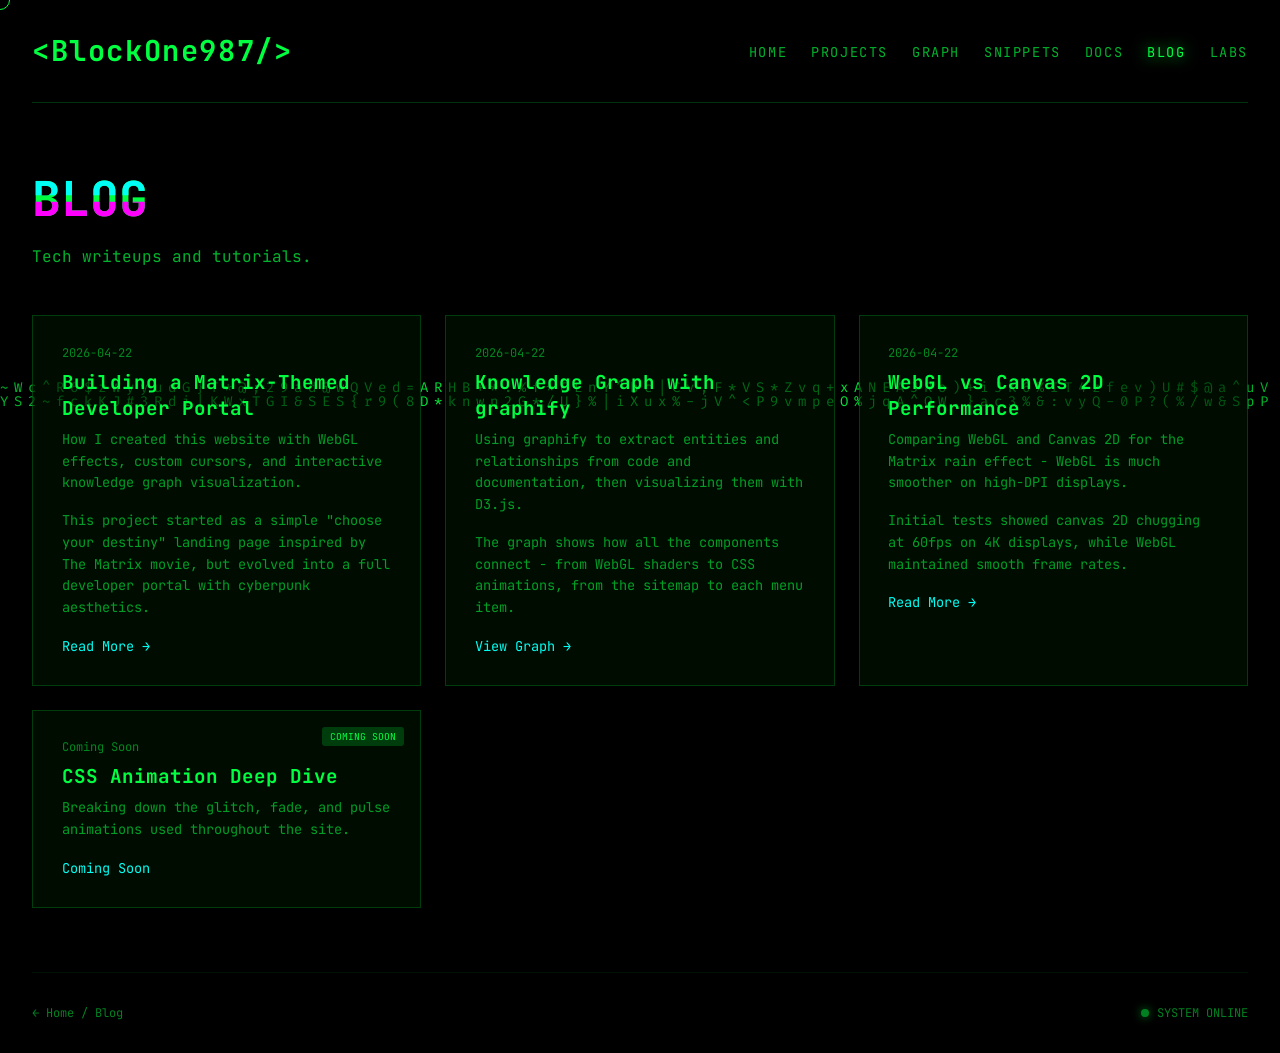
==== blog.html @ cae235f7 "feat(blog.html, contact.html): add blog and contact pages with matrix-themed design Added new `blog." ====
<!DOCTYPE html>
<html lang="en">
<head>
    <meta charset="UTF-8">
    <meta name="viewport" content="width=device-width, initial-scale=1.0">
    <title>Blog | BlockOne987</title>
    <link rel="preconnect" href="https://fonts.googleapis.com">
    <link rel="preconnect" href="https://fonts.gstatic.com" crossorigin>
    <link href="https://fonts.googleapis.com/css2?family=Fira+Code:wght@300;400;500;600;700&family=JetBrains+Mono:wght@400;500;700&display=swap" rel="stylesheet">
    <link rel="stylesheet" href="shared.css">
</head>
<body>
    <canvas id="matrix-canvas"></canvas>
    <div class="overlay"></div>
    <div class="scanlines"></div>
    <div class="custom-cursor" id="cursor"></div>

    <div class="container">
        <nav class="main-nav">
            <div class="logo"><a href="index.html">&lt;BlockOne987/&gt;</a></div>
            <ul class="nav-links">
                <li><a href="index.html">Home</a></li>
                <li><a href="projects.html">Projects</a></li>
                <li><a href="graphify-out/graph.html">Graph</a></li>
                <li><a href="snippets.html">Snippets</a></li>
                <li><a href="docs.html">Docs</a></li>
                <li><a href="blog.html" class="active">Blog</a></li>
                <li><a href="labs.html">Labs</a></li>
            </ul>
        </nav>

        <main>
            <div class="page-header">
                <h1><span class="glitch" data-text="BLOG">BLOG</span></h1>
                <p>Tech writeups and tutorials.</p>
            </div>

            <div class="blog-grid">
                <article class="blog-card">
                    <div class="date">2026-04-22</div>
                    <h3>Building a Matrix-Themed Developer Portal</h3>
                    <p>How I created this website with WebGL effects, custom cursors, and interactive knowledge graph visualization.</p>
                    <p>This project started as a simple "choose your destiny" landing page inspired by The Matrix movie, but evolved into a full developer portal with cyberpunk aesthetics.</p>
                    <a href="#" class="blog-link">Read More &rarr;</a>
                </article>

                <article class="blog-card">
                    <div class="date">2026-04-22</div>
                    <h3>Knowledge Graph with graphify</h3>
                    <p>Using graphify to extract entities and relationships from code and documentation, then visualizing them with D3.js.</p>
                    <p>The graph shows how all the components connect - from WebGL shaders to CSS animations, from the sitemap to each menu item.</p>
                    <a href="graphify-out/graph.html" class="blog-link">View Graph &rarr;</a>
                </article>

                <article class="blog-card">
                    <div class="date">2026-04-22</div>
                    <h3>WebGL vs Canvas 2D Performance</h3>
                    <p>Comparing WebGL and Canvas 2D for the Matrix rain effect - WebGL is much smoother on high-DPI displays.</p>
                    <p>Initial tests showed canvas 2D chugging at 60fps on 4K displays, while WebGL maintained smooth frame rates.</p>
                    <a href="#" class="blog-link">Read More &rarr;</a>
                </article>

                <article class="blog-card coming-soon">
                    <div class="date">Coming Soon</div>
                    <h3>CSS Animation Deep Dive</h3>
                    <p>Breaking down the glitch, fade, and pulse animations used throughout the site.</p>
                    <a href="#" class="blog-link">Coming Soon</a>
                </article>
            </div>
        </main>

        <footer>
            <div class="breadcrumbs">
                <a href="index.html">&larr; Home</a> / Blog
            </div>
            <div class="status">
                <span class="status-dot"></span>
                <span>SYSTEM ONLINE</span>
            </div>
        </footer>
    </div>

    <script src="shared.js"></script>
</body>
</html>
---- shared.css ----
/* BlockOne987 Shared Styles */

* {
    margin: 0;
    padding: 0;
    box-sizing: border-box;
}

:root {
    --matrix-green: #00ff41;
    --matrix-dark: #003b00;
    --matrix-light: #0d0208;
    --accent-cyan: #00fff5;
    --accent-pink: #ff00ff;
}

body {
    background: #000;
    overflow-x: hidden;
    font-family: 'JetBrains Mono', 'Fira Code', monospace;
    color: var(--matrix-green);
    cursor: crosshair;
    min-height: 100vh;
}

#matrix-canvas {
    position: fixed;
    top: 0;
    left: 0;
    z-index: 0;
}

.overlay {
    position: fixed;
    top: 0;
    left: 0;
    width: 100%;
    height: 100%;
    background: radial-gradient(ellipse at center, transparent 0%, rgba(0, 0, 0, 0.4) 100%);
    pointer-events: none;
    z-index: 1;
}

.scanlines {
    position: fixed;
    top: 0;
    left: 0;
    width: 100%;
    height: 100%;
    background: repeating-linear-gradient(
        0deg,
        rgba(0, 0, 0, 0.1) 0px,
        rgba(0, 0, 0, 0.1) 1px,
        transparent 1px,
        transparent 3px
    );
    pointer-events: none;
    z-index: 2;
    opacity: 0.3;
}

.container {
    position: relative;
    z-index: 10;
    min-height: 100vh;
    padding: 2rem;
    display: flex;
    flex-direction: column;
}

/* Navigation */
.main-nav {
    display: flex;
    justify-content: space-between;
    align-items: center;
    padding-bottom: 2rem;
    border-bottom: 1px solid rgba(0, 255, 65, 0.2);
    animation: slideDown 0.8s ease-out;
}

.logo {
    font-size: 1.8rem;
    font-weight: 700;
    letter-spacing: 0.1rem;
}

.logo a {
    color: var(--matrix-green);
    text-decoration: none;
}

.logo a:hover {
    text-shadow: 0 0 10px var(--matrix-green), 0 0 20px var(--matrix-green);
}

.nav-links {
    display: flex;
    gap: 1.5rem;
    list-style: none;
}

.nav-links a {
    color: var(--matrix-green);
    text-decoration: none;
    font-size: 0.85rem;
    letter-spacing: 0.1rem;
    text-transform: uppercase;
    opacity: 0.7;
    transition: all 0.3s ease;
    padding: 0.5rem 0;
}

.nav-links a:hover,
.nav-links a.active {
    opacity: 1;
    text-shadow: 0 0 15px var(--matrix-green);
}

/* Main content */
main {
    flex: 1;
    padding: 4rem 0;
}

.page-header {
    margin-bottom: 3rem;
}

.page-header h1 {
    font-size: clamp(2rem, 5vw, 3rem);
    font-weight: 700;
    margin-bottom: 1rem;
    position: relative;
}

.glitch {
    position: relative;
}

.glitch::before,
.glitch::after {
    content: attr(data-text);
    position: absolute;
    top: 0;
    left: 0;
    width: 100%;
    height: 100%;
}

.glitch::before {
    color: var(--accent-cyan);
    animation: glitch-1 0.3s infinite;
    clip-path: polygon(0 0, 100% 0, 100% 45%, 0 45%);
}

.glitch::after {
    color: var(--accent-pink);
    animation: glitch-2 0.3s infinite;
    clip-path: polygon(0 55%, 100% 55%, 100% 100%, 0 100%);
}

@keyframes glitch-1 {
    0%, 100% { transform: translate(0); }
    20% { transform: translate(-2px, 0); }
    40% { transform: translate(2px, 0); }
    60% { transform: translate(-1px, 0); }
    80% { transform: translate(1px, 0); }
}

@keyframes glitch-2 {
    0%, 100% { transform: translate(0); }
    20% { transform: translate(2px, 0); }
    40% { transform: translate(-2px, 0); }
    60% { transform: translate(1px, 0); }
    80% { transform: translate(-1px, 0); }
}

.page-header p {
    font-size: 1rem;
    opacity: 0.7;
}

/* Cards */
.card-grid,
.projects-grid,
.snippets-grid,
.docs-grid,
.blog-grid,
.labs-grid {
    display: grid;
    grid-template-columns: repeat(auto-fill, minmax(300px, 1fr));
    gap: 1.5rem;
}

.project-card,
.snippet-card,
.doc-card,
.blog-card,
.lab-card {
    background: rgba(0, 20, 0, 0.6);
    border: 1px solid rgba(0, 255, 65, 0.2);
    padding: 1.8rem;
    transition: all 0.4s cubic-bezier(0.175, 0.885, 0.32, 1.275);
    position: relative;
    overflow: hidden;
    animation: cardIn 0.6s ease-out forwards;
    opacity: 0;
    transform: translateY(30px);
}

.project-card:nth-child(1),
.snippet-card:nth-child(1),
.doc-card:nth-child(1),
.blog-card:nth-child(1),
.lab-card:nth-child(1) { animation-delay: 0.1s; }
.project-card:nth-child(2),
.snippet-card:nth-child(2),
.doc-card:nth-child(2),
.blog-card:nth-child(2),
.lab-card:nth-child(2) { animation-delay: 0.2s; }
.project-card:nth-child(3),
.snippet-card:nth-child(3),
.doc-card:nth-child(3),
.blog-card:nth-child(3),
.lab-card:nth-child(3) { animation-delay: 0.3s; }
.project-card:nth-child(4),
.snippet-card:nth-child(4),
.doc-card:nth-child(4),
.blog-card:nth-child(4),
.lab-card:nth-child(4) { animation-delay: 0.4s; }
.project-card:nth-child(5),
.snippet-card:nth-child(5),
.doc-card:nth-child(5),
.blog-card:nth-child(5),
.lab-card:nth-child(5) { animation-delay: 0.5s; }

@keyframes cardIn {
    to { opacity: 1; transform: translateY(0); }
}

.project-card:hover,
.snippet-card:hover,
.doc-card:hover,
.blog-card:hover,
.lab-card:hover {
    border-color: var(--matrix-green);
    box-shadow: 0 0 30px rgba(0, 255, 65, 0.2), inset 0 0 30px rgba(0, 255, 65, 0.05);
    transform: translateY(-5px);
}

.project-icon {
    font-size: 2rem;
    margin-bottom: 1rem;
}

.project-card h3,
.snippet-card h3,
.doc-card h3,
.blog-card h3,
.lab-card h3 {
    font-size: 1.2rem;
    margin-bottom: 0.5rem;
    color: var(--matrix-green);
}

.project-card p,
.snippet-card p,
.doc-card p,
.blog-card p,
.lab-card p {
    font-size: 0.85rem;
    opacity: 0.6;
    margin-bottom: 1rem;
    line-height: 1.6;
}

.project-meta {
    display: flex;
    gap: 0.5rem;
    flex-wrap: wrap;
    margin-bottom: 1rem;
}

.tag {
    background: rgba(0, 255, 65, 0.1);
    border: 1px solid rgba(0, 255, 65, 0.3);
    padding: 0.2rem 0.6rem;
    font-size: 0.7rem;
    border-radius: 3px;
    text-transform: uppercase;
}

.project-link,
.snippet-link,
.doc-link,
.blog-link,
.lab-link {
    color: var(--accent-cyan);
    text-decoration: none;
    font-size: 0.85rem;
    transition: all 0.3s;
}

.project-link:hover,
.snippet-link:hover,
.doc-link:hover,
.blog-link:hover,
.lab-link:hover {
    text-shadow: 0 0 10px var(--accent-cyan);
}

/* Code blocks */
.code-block {
    background: rgba(0, 10, 0, 0.8);
    border: 1px solid rgba(0, 255, 65, 0.3);
    padding: 1rem;
    margin: 1rem 0;
    font-family: 'Fira Code', monospace;
    font-size: 0.8rem;
    overflow-x: auto;
}

.code-block pre {
    margin: 0;
    white-space: pre-wrap;
    word-wrap: break-word;
}

/* Coming soon */
.coming-soon {
    opacity: 0.5;
}

.coming-soon::after {
    content: 'COMING SOON';
    position: absolute;
    top: 1rem;
    right: 1rem;
    background: rgba(0, 255, 65, 0.2);
    padding: 0.2rem 0.5rem;
    font-size: 0.6rem;
    border-radius: 3px;
}

/* Footer */
footer {
    margin-top: auto;
    padding-top: 2rem;
    border-top: 1px solid rgba(0, 255, 65, 0.15);
    display: flex;
    justify-content: space-between;
    align-items: center;
    font-size: 0.75rem;
    opacity: 0.5;
}

.breadcrumbs a {
    color: var(--matrix-green);
    text-decoration: none;
}

.breadcrumbs a:hover {
    text-shadow: 0 0 10px var(--matrix-green);
}

.status {
    display: flex;
    align-items: center;
    gap: 0.5rem;
}

.status-dot {
    width: 8px;
    height: 8px;
    background: var(--matrix-green);
    border-radius: 50%;
    animation: pulse 2s infinite;
    box-shadow: 0 0 10px var(--matrix-green);
}

@keyframes pulse {
    0%, 100% { opacity: 1; transform: scale(1); }
    50% { opacity: 0.5; transform: scale(0.8); }
}

/* Custom cursor */
.custom-cursor {
    position: fixed;
    width: 20px;
    height: 20px;
    border: 1px solid var(--matrix-green);
    border-radius: 50%;
    pointer-events: none;
    z-index: 9999;
    transform: translate(-50%, -50%);
    transition: transform 0.1s, width 0.3s, height 0.3s;
    mix-blend-mode: difference;
}

.custom-cursor.hover {
    width: 50px;
    height: 50px;
    border-color: var(--accent-cyan);
}

/* Forms */
.form-group {
    margin-bottom: 1.5rem;
}

.form-group label {
    display: block;
    margin-bottom: 0.5rem;
    font-size: 0.85rem;
    opacity: 0.8;
}

.form-group input,
.form-group textarea {
    width: 100%;
    background: rgba(0, 20, 0, 0.8);
    border: 1px solid rgba(0, 255, 65, 0.3);
    padding: 1rem;
    color: var(--matrix-green);
    font-family: 'JetBrains Mono', monospace;
    font-size: 1rem;
    transition: all 0.3s;
}

.form-group input:focus,
.form-group textarea:focus {
    outline: none;
    border-color: var(--matrix-green);
    box-shadow: 0 0 20px rgba(0, 255, 65, 0.3);
}

.btn-submit {
    background: rgba(0, 255, 65, 0.2);
    border: 2px solid var(--matrix-green);
    color: var(--matrix-green);
    padding: 1rem 2rem;
    font-family: 'JetBrains Mono', monospace;
    font-size: 1rem;
    cursor: pointer;
    transition: all 0.3s;
    text-transform: uppercase;
    letter-spacing: 0.1rem;
}

.btn-submit:hover {
    background: var(--matrix-green);
    color: #000;
    box-shadow: 0 0 30px rgba(0, 255, 65, 0.5);
}

/* Date */
.date {
    font-size: 0.75rem;
    opacity: 0.5;
    margin-bottom: 0.5rem;
}

/* Labs */
.lab-status {
    display: inline-block;
    padding: 0.2rem 0.5rem;
    font-size: 0.7rem;
    border-radius: 3px;
    margin-left: 0.5rem;
}

.lab-status.experimental {
    background: rgba(255, 0, 255, 0.2);
    border: 1px solid var(--accent-pink);
    color: var(--accent-pink);
}

.lab-status.stable {
    background: rgba(0, 255, 65, 0.2);
    border: 1px solid var(--matrix-green);
}

/* Responsive */
@media (max-width: 768px) {
    .main-nav {
        flex-direction: column;
        gap: 1rem;
    }

    .nav-links {
        flex-wrap: wrap;
        justify-content: center;
        gap: 1rem;
    }

    .page-header h1 {
        font-size: 1.8rem;
    }

    .projects-grid,
    .snippets-grid,
    .docs-grid,
    .blog-grid,
    .labs-grid {
        grid-template-columns: 1fr;
    }

    footer {
        flex-direction: column;
        gap: 1rem;
        text-align: center;
    }
}
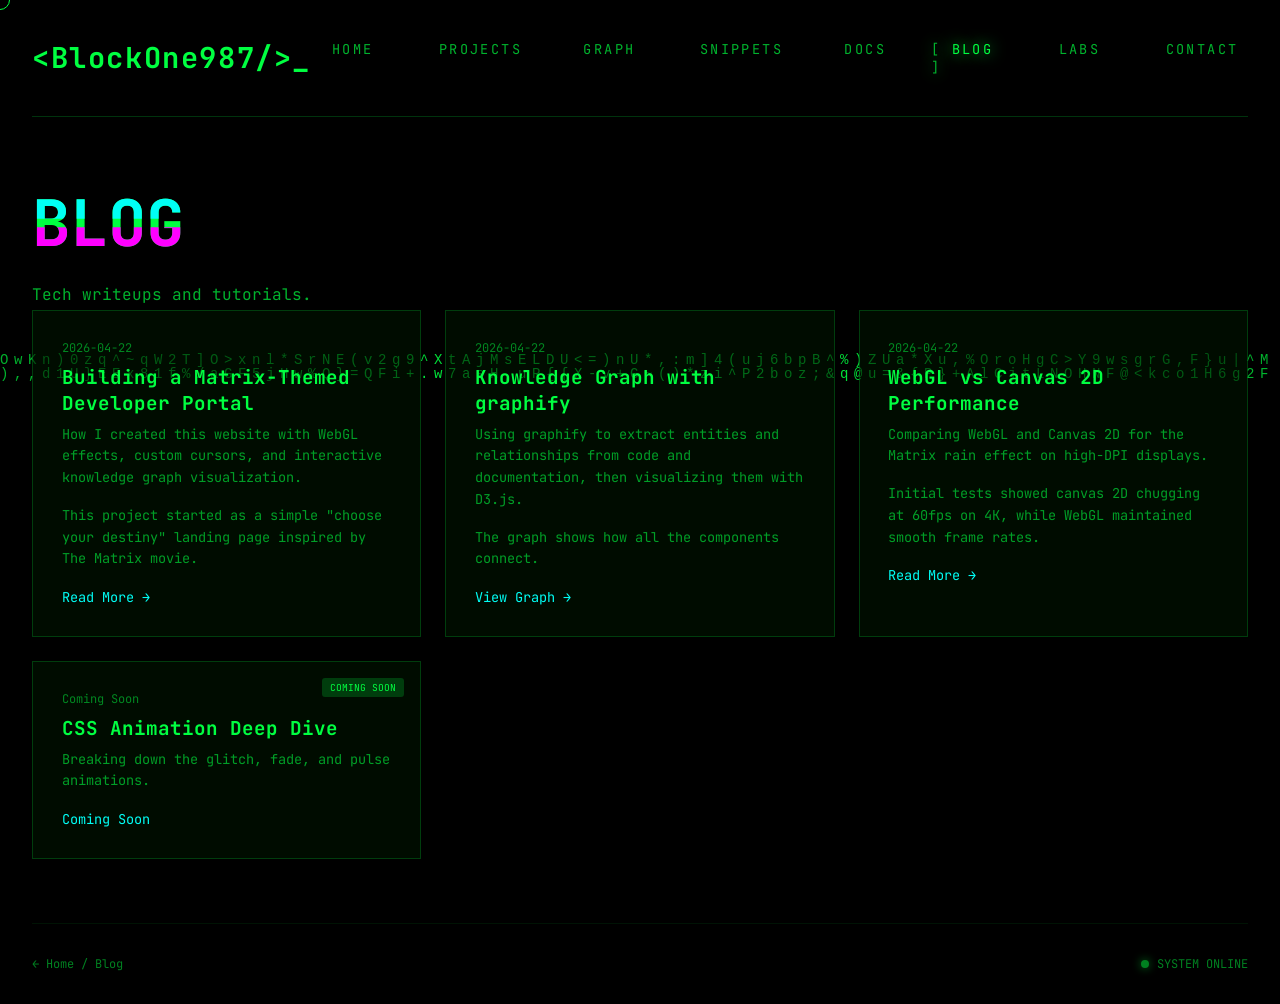
==== commit 57729496: "Refactor blog.html with custom CSS for a new design - Replace external stylesheet `shared.css` with " ====
--- a/blog.html
+++ b/blog.html
@@ -7,79 +7,130 @@
     <link rel="preconnect" href="https://fonts.googleapis.com">
     <link rel="preconnect" href="https://fonts.gstatic.com" crossorigin>
     <link href="https://fonts.googleapis.com/css2?family=Fira+Code:wght@300;400;500;600;700&family=JetBrains+Mono:wght@400;500;700&display=swap" rel="stylesheet">
-    <link rel="stylesheet" href="shared.css">
+    <style>
+        * { margin: 0; padding: 0; box-sizing: border-box; }
+        :root { --matrix-green: #00ff41; --accent-cyan: #00fff5; --accent-pink: #ff00ff; }
+        body { background: #000; overflow-x: hidden; font-family: 'JetBrains Mono', 'Fira Code', monospace; color: var(--matrix-green); cursor: crosshair; }
+        #canvas { position: fixed; top: 0; left: 0; z-index: 0; }
+        .overlay { position: fixed; top: 0; left: 0; width: 100%; height: 100%; background: radial-gradient(ellipse at center, transparent 0%, rgba(0, 0, 0, 0.4) 100%); pointer-events: none; z-index: 1; }
+        .scanlines { position: fixed; top: 0; left: 0; width: 100%; height: 100%; background: repeating-linear-gradient(0deg, rgba(0, 0, 0, 0.1) 0px, rgba(0, 0, 0, 0.1) 1px, transparent 1px, transparent 3px); pointer-events: none; z-index: 2; opacity: 0.3; }
+        .container { position: relative; z-index: 10; min-height: 100vh; padding: 2rem; display: flex; flex-direction: column; }
+        header { display: flex; justify-content: space-between; align-items: center; padding-bottom: 2rem; border-bottom: 1px solid rgba(0, 255, 65, 0.2); animation: slideDown 0.8s ease-out; }
+        @keyframes slideDown { from { transform: translateY(-100px); opacity: 0; } to { transform: translateY(0); opacity: 1; } }
+        .logo { font-size: 1.8rem; font-weight: 700; letter-spacing: 0.1rem; }
+        .logo a { color: var(--matrix-green); text-decoration: none; }
+        .logo a:hover { text-shadow: 0 0 10px var(--matrix-green), 0 0 20px var(--matrix-green); }
+        .logo::after { content: '_'; animation: blink 1s infinite; }
+        @keyframes blink { 0%, 50% { opacity: 1; } 51%, 100% { opacity: 0; } }
+        nav { display: flex; gap: 2rem; }
+        nav a { color: var(--matrix-green); text-decoration: none; font-size: 0.85rem; letter-spacing: 0.15rem; text-transform: uppercase; padding: 0.5rem 0; transition: all 0.3s; opacity: 0.7; }
+        nav a:hover, nav a.active { opacity: 1; text-shadow: 0 0 15px var(--matrix-green); }
+        nav a::before { content: '[ '; opacity: 0; }
+        nav a::after { content: ' ]'; opacity: 0; }
+        nav a:hover::before, nav a:hover::after, nav a.active::before, nav a.active::after { opacity: 0.7; }
+        main { flex: 1; display: flex; flex-direction: column; justify-content: center; padding: 4rem 0; }
+        .hero h1 { font-size: clamp(2rem, 5vw, 4rem); font-weight: 700; margin-bottom: 1rem; }
+        .hero h1 .glitch { position: relative; animation: glitch 2s infinite; }
+        .hero h1 .glitch::before, .hero h1 .glitch::after { content: attr(data-text); position: absolute; top: 0; left: 0; width: 100%; height: 100%; }
+        .hero h1 .glitch::before { color: var(--accent-cyan); animation: glitch-1 0.3s infinite; clip-path: polygon(0 0, 100% 0, 100% 45%, 0 45%); }
+        .hero h1 .glitch::after { color: var(--accent-pink); animation: glitch-2 0.3s infinite; clip-path: polygon(0 55%, 100% 55%, 100% 100%, 0 100%); }
+        @keyframes glitch { 0%, 90%, 100% { transform: translate(0); } }
+        .hero p { font-size: 1rem; opacity: 0.7; max-width: 500px; line-height: 1.8; animation: fadeIn 1s ease-out 0.3s both; }
+        @keyframes fadeIn { from { opacity: 0; transform: translateY(20px); } to { opacity: 0.7; transform: translateY(0); } }
+        .card-grid { display: grid; grid-template-columns: repeat(auto-fill, minmax(300px, 1fr)); gap: 1.5rem; }
+        .card { background: rgba(0, 20,0,0.6); border: 1px solid rgba(0,255,65,0.2); padding: 1.8rem; transition: all 0.4s; position: relative; overflow: hidden; opacity: 0; transform: translateY(30px); animation: cardIn 0.6s ease-out forwards; }
+        .card:nth-child(1) { animation-delay: 0.1s; }
+        .card:nth-child(2) { animation-delay: 0.2s; }
+        .card:nth-child(3) { animation-delay: 0.3s; }
+        .card:nth-child(4) { animation-delay: 0.4s; }
+        @keyframes cardIn { to { opacity: 1; transform: translateY(0); } }
+        .card:hover { border-color: var(--matrix-green); box-shadow: 0 0 30px rgba(0,255,65,0.2); transform: translateY(-5px); }
+        .card .date { font-size: 0.75rem; opacity: 0.5; margin-bottom: 0.5rem; }
+        .card h3 { font-size: 1.2rem; margin-bottom: 0.5rem; color: var(--matrix-green); }
+        .card p { font-size: 0.85rem; opacity: 0.6; margin-bottom: 1rem; line-height: 1.6; }
+        .card-link { color: var(--accent-cyan); text-decoration: none; font-size: 0.85rem; }
+        .card-link:hover { text-shadow: 0 0 10px var(--accent-cyan); }
+        .coming-soon { opacity: 0.5; }
+        .coming-soon::after { content: 'COMING SOON'; position: absolute; top: 1rem; right: 1rem; background: rgba(0,255,65,0.2); padding: 0.2rem 0.5rem; font-size: 0.6rem; border-radius: 3px; }
+        footer { margin-top: auto; padding-top: 2rem; border-top: 1px solid rgba(0,255,65,0.15); display: flex; justify-content: space-between; align-items: center; font-size: 0.75rem; opacity: 0.5; }
+        .breadcrumbs a { color: var(--matrix-green); text-decoration: none; }
+        .status { display: flex; align-items: center; gap: 0.5rem; }
+        .status-dot { width: 8px; height: 8px; background: var(--matrix-green); border-radius: 50%; animation: pulse 2s infinite; box-shadow: 0 0 10px var(--matrix-green); }
+        @keyframes pulse { 0%, 100% { opacity: 1; transform: scale(1); } 50% { opacity: 0.5; transform: scale(0.8); } }
+        .custom-cursor { position: fixed; width: 20px; height: 20px; border: 1px solid var(--matrix-green); border-radius: 50%; pointer-events: none; z-index: 9999; transform: translate(-50%, -50%); mix-blend-mode: difference; }
+        .custom-cursor.hover { width: 50px; height: 50px; border-color: var(--accent-cyan); }
+        @media (max-width: 768px) { header { flex-direction: column; gap: 1rem; } nav { flex-wrap: wrap; gap: 1rem; } .card-grid { grid-template-columns: 1fr; } footer { flex-direction: column; gap: 1rem; } }
+    </style>
 </head>
 <body>
-    <canvas id="matrix-canvas"></canvas>
+    <canvas id="canvas"></canvas>
     <div class="overlay"></div>
     <div class="scanlines"></div>
     <div class="custom-cursor" id="cursor"></div>
-
     <div class="container">
-        <nav class="main-nav">
+        <header>
             <div class="logo"><a href="index.html">&lt;BlockOne987/&gt;</a></div>
-            <ul class="nav-links">
-                <li><a href="index.html">Home</a></li>
-                <li><a href="projects.html">Projects</a></li>
-                <li><a href="graphify-out/graph.html">Graph</a></li>
-                <li><a href="snippets.html">Snippets</a></li>
-                <li><a href="docs.html">Docs</a></li>
-                <li><a href="blog.html" class="active">Blog</a></li>
-                <li><a href="labs.html">Labs</a></li>
-            </ul>
-        </nav>
-
+            <nav>
+                <a href="index.html">Home</a>
+                <a href="projects.html">Projects</a>
+                <a href="graphify-out/graph.html">Graph</a>
+                <a href="snippets.html">Snippets</a>
+                <a href="docs.html">Docs</a>
+                <a href="blog.html" class="active">Blog</a>
+                <a href="labs.html">Labs</a>
+                <a href="contact.html">Contact</a>
+            </nav>
+        </header>
         <main>
-            <div class="page-header">
+            <div class="hero">
                 <h1><span class="glitch" data-text="BLOG">BLOG</span></h1>
                 <p>Tech writeups and tutorials.</p>
             </div>
-
-            <div class="blog-grid">
-                <article class="blog-card">
+            <div class="card-grid">
+                <div class="card">
                     <div class="date">2026-04-22</div>
                     <h3>Building a Matrix-Themed Developer Portal</h3>
                     <p>How I created this website with WebGL effects, custom cursors, and interactive knowledge graph visualization.</p>
-                    <p>This project started as a simple "choose your destiny" landing page inspired by The Matrix movie, but evolved into a full developer portal with cyberpunk aesthetics.</p>
-                    <a href="#" class="blog-link">Read More &rarr;</a>
-                </article>
-
-                <article class="blog-card">
+                    <p>This project started as a simple "choose your destiny" landing page inspired by The Matrix movie.</p>
+                    <a href="#" class="card-link">Read More &rarr;</a>
+                </div>
+                <div class="card">
                     <div class="date">2026-04-22</div>
                     <h3>Knowledge Graph with graphify</h3>
                     <p>Using graphify to extract entities and relationships from code and documentation, then visualizing them with D3.js.</p>
-                    <p>The graph shows how all the components connect - from WebGL shaders to CSS animations, from the sitemap to each menu item.</p>
-                    <a href="graphify-out/graph.html" class="blog-link">View Graph &rarr;</a>
-                </article>
-
-                <article class="blog-card">
+                    <p>The graph shows how all the components connect.</p>
+                    <a href="graphify-out/graph.html" class="card-link">View Graph &rarr;</a>
+                </div>
+                <div class="card">
                     <div class="date">2026-04-22</div>
                     <h3>WebGL vs Canvas 2D Performance</h3>
-                    <p>Comparing WebGL and Canvas 2D for the Matrix rain effect - WebGL is much smoother on high-DPI displays.</p>
-                    <p>Initial tests showed canvas 2D chugging at 60fps on 4K displays, while WebGL maintained smooth frame rates.</p>
-                    <a href="#" class="blog-link">Read More &rarr;</a>
-                </article>
-
-                <article class="blog-card coming-soon">
+                    <p>Comparing WebGL and Canvas 2D for the Matrix rain effect on high-DPI displays.</p>
+                    <p>Initial tests showed canvas 2D chugging at 60fps on 4K, while WebGL maintained smooth frame rates.</p>
+                    <a href="#" class="card-link">Read More &rarr;</a>
+                </div>
+                <div class="card coming-soon">
                     <div class="date">Coming Soon</div>
                     <h3>CSS Animation Deep Dive</h3>
-                    <p>Breaking down the glitch, fade, and pulse animations used throughout the site.</p>
-                    <a href="#" class="blog-link">Coming Soon</a>
-                </article>
+                    <p>Breaking down the glitch, fade, and pulse animations.</p>
+                    <a href="#" class="card-link">Coming Soon</a>
+                </div>
             </div>
         </main>
-
         <footer>
-            <div class="breadcrumbs">
-                <a href="index.html">&larr; Home</a> / Blog
-            </div>
-            <div class="status">
-                <span class="status-dot"></span>
-                <span>SYSTEM ONLINE</span>
-            </div>
+            <div class="breadcrumbs"><a href="index.html">&larr; Home</a> / Blog</div>
+            <div class="status"><span class="status-dot"></span><span>SYSTEM ONLINE</span></div>
         </footer>
     </div>
-
-    <script src="shared.js"></script>
+    <script>
+        const canvas = document.getElementById('canvas'), ctx = canvas.getContext('2d');
+        canvas.width = window.innerWidth; canvas.height = window.innerHeight;
+        const chars = 'ABCDEFGHIJKLMNOPQRSTUVWXYZabcdefghijklmnopqrstuvwxyz0123456789@#$%^&*()*&^%+-=[]{}|;:,.<>?/~';
+        const charArray = chars.split(''), fontSize = 14, drops = Array(Math.floor(canvas.width / fontSize)).fill(1);
+        function draw() { ctx.fillStyle = 'rgba(0,0,0,0.03)'; ctx.fillRect(0, 0, canvas.width, canvas.height); ctx.fillStyle = '#00ff41'; ctx.font = fontSize + 'px monospace'; for (let i = 0; i < drops.length; i++) { ctx.fillText(charArray[Math.floor(Math.random() * charArray.length)], i * fontSize, drops[i] * fontSize); if (drops[i] * fontSize > canvas.height && Math.random() > 0.975) drops[i] = 0; drops[i]++; } }
+        setInterval(draw, 50); window.addEventListener('resize', () => { canvas.width = window.innerWidth; canvas.height = window.innerHeight; });
+        const cursor = document.getElementById('cursor');
+        document.addEventListener('mousemove', e => { cursor.style.left = e.clientX + 'px'; cursor.style.top = e.clientY + 'px'; });
+        document.querySelectorAll('a, .card').forEach(el => { el.addEventListener('mouseenter', () => cursor.classList.add('hover')); el.addEventListener('mouseleave', () => cursor.classList.remove('hover')); });
+    </script>
 </body>
 </html>
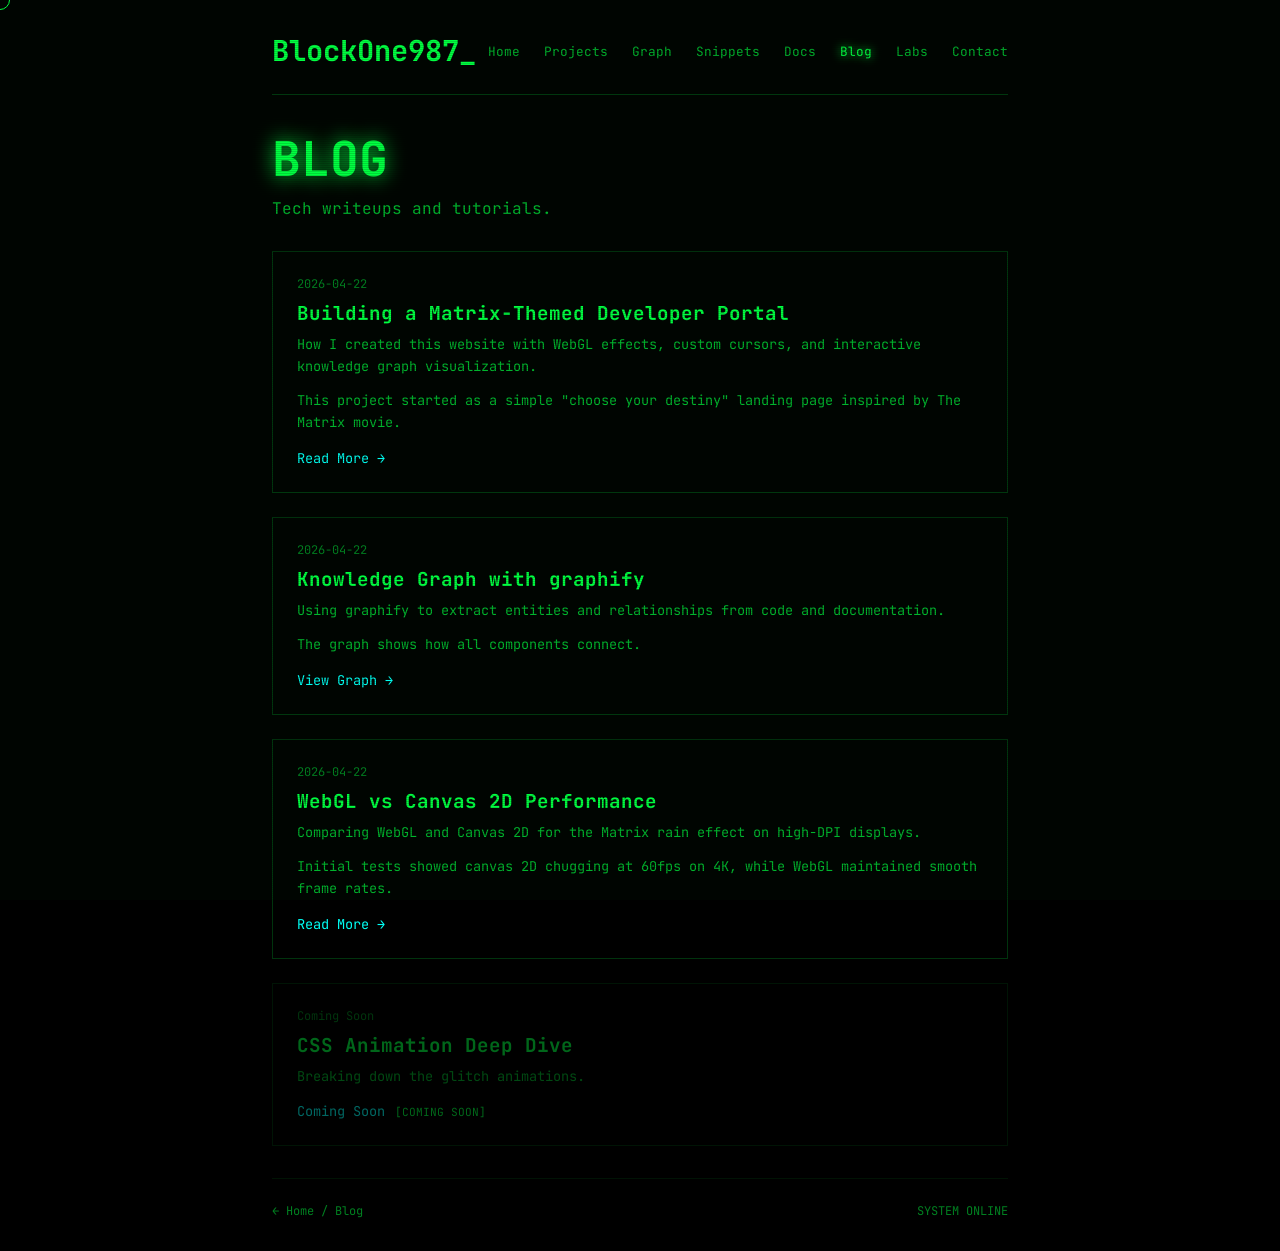
==== commit 8b1d5adb: "Refactor blog styles for better CRT effect and responsiveness" ====
--- a/blog.html
+++ b/blog.html
@@ -10,66 +10,61 @@
     <style>
         * { margin: 0; padding: 0; box-sizing: border-box; }
         :root { --matrix-green: #00ff41; --accent-cyan: #00fff5; --accent-pink: #ff00ff; }
-        body { background: #000; overflow-x: hidden; font-family: 'JetBrains Mono', 'Fira Code', monospace; color: var(--matrix-green); cursor: crosshair; }
-        #canvas { position: fixed; top: 0; left: 0; z-index: 0; }
-        .overlay { position: fixed; top: 0; left: 0; width: 100%; height: 100%; background: radial-gradient(ellipse at center, transparent 0%, rgba(0, 0, 0, 0.4) 100%); pointer-events: none; z-index: 1; }
-        .scanlines { position: fixed; top: 0; left: 0; width: 100%; height: 100%; background: repeating-linear-gradient(0deg, rgba(0, 0, 0, 0.1) 0px, rgba(0, 0, 0, 0.1) 1px, transparent 1px, transparent 3px); pointer-events: none; z-index: 2; opacity: 0.3; }
-        .container { position: relative; z-index: 10; min-height: 100vh; padding: 2rem; display: flex; flex-direction: column; }
-        header { display: flex; justify-content: space-between; align-items: center; padding-bottom: 2rem; border-bottom: 1px solid rgba(0, 255, 65, 0.2); animation: slideDown 0.8s ease-out; }
-        @keyframes slideDown { from { transform: translateY(-100px); opacity: 0; } to { transform: translateY(0); opacity: 1; } }
-        .logo { font-size: 1.8rem; font-weight: 700; letter-spacing: 0.1rem; }
+        body { background: #000; font-family: 'JetBrains Mono', monospace; color: var(--matrix-green); overflow-x: hidden; }
+        
+        .crt-overlay {
+            position: fixed; top: 0; left: 0; width: 100%; height: 100%;
+            background: repeating-linear-gradient(0deg, rgba(0,0,0,0.15) 0px, rgba(0,0,0,0.15) 1px, transparent 1px, transparent 2px);
+            pointer-events: none; z-index: 100;
+        }
+        .screen-flicker {
+            position: fixed; top: 0; left: 0; width: 100%; height: 100%;
+            background: rgba(0,255,65,0.02); pointer-events: none; z-index: 101;
+            animation: flicker 0.15s infinite;
+        }
+        @keyframes flicker { 0% { opacity: 0.97; } 50% { opacity: 1; } 100% { opacity: 0.98; } }
+        
+        .container { position: relative; z-index: 10; min-height: 100vh; padding: 2rem; max-width: 800px; margin: 0 auto; }
+        header { display: flex; justify-content: space-between; align-items: center; padding-bottom: 1.5rem; border-bottom: 1px solid rgba(0,255,65,0.2); }
+        .logo { font-size: 1.8rem; font-weight: 700; }
         .logo a { color: var(--matrix-green); text-decoration: none; }
-        .logo a:hover { text-shadow: 0 0 10px var(--matrix-green), 0 0 20px var(--matrix-green); }
         .logo::after { content: '_'; animation: blink 1s infinite; }
-        @keyframes blink { 0%, 50% { opacity: 1; } 51%, 100% { opacity: 0; } }
-        nav { display: flex; gap: 2rem; }
-        nav a { color: var(--matrix-green); text-decoration: none; font-size: 0.85rem; letter-spacing: 0.15rem; text-transform: uppercase; padding: 0.5rem 0; transition: all 0.3s; opacity: 0.7; }
-        nav a:hover, nav a.active { opacity: 1; text-shadow: 0 0 15px var(--matrix-green); }
-        nav a::before { content: '[ '; opacity: 0; }
-        nav a::after { content: ' ]'; opacity: 0; }
-        nav a:hover::before, nav a:hover::after, nav a.active::before, nav a.active::after { opacity: 0.7; }
-        main { flex: 1; display: flex; flex-direction: column; justify-content: center; padding: 4rem 0; }
-        .hero h1 { font-size: clamp(2rem, 5vw, 4rem); font-weight: 700; margin-bottom: 1rem; }
-        .hero h1 .glitch { position: relative; animation: glitch 2s infinite; }
-        .hero h1 .glitch::before, .hero h1 .glitch::after { content: attr(data-text); position: absolute; top: 0; left: 0; width: 100%; height: 100%; }
-        .hero h1 .glitch::before { color: var(--accent-cyan); animation: glitch-1 0.3s infinite; clip-path: polygon(0 0, 100% 0, 100% 45%, 0 45%); }
-        .hero h1 .glitch::after { color: var(--accent-pink); animation: glitch-2 0.3s infinite; clip-path: polygon(0 55%, 100% 55%, 100% 100%, 0 100%); }
-        @keyframes glitch { 0%, 90%, 100% { transform: translate(0); } }
-        .hero p { font-size: 1rem; opacity: 0.7; max-width: 500px; line-height: 1.8; animation: fadeIn 1s ease-out 0.3s both; }
-        @keyframes fadeIn { from { opacity: 0; transform: translateY(20px); } to { opacity: 0.7; transform: translateY(0); } }
-        .card-grid { display: grid; grid-template-columns: repeat(auto-fill, minmax(300px, 1fr)); gap: 1.5rem; }
-        .card { background: rgba(0, 20,0,0.6); border: 1px solid rgba(0,255,65,0.2); padding: 1.8rem; transition: all 0.4s; position: relative; overflow: hidden; opacity: 0; transform: translateY(30px); animation: cardIn 0.6s ease-out forwards; }
-        .card:nth-child(1) { animation-delay: 0.1s; }
-        .card:nth-child(2) { animation-delay: 0.2s; }
-        .card:nth-child(3) { animation-delay: 0.3s; }
-        .card:nth-child(4) { animation-delay: 0.4s; }
-        @keyframes cardIn { to { opacity: 1; transform: translateY(0); } }
-        .card:hover { border-color: var(--matrix-green); box-shadow: 0 0 30px rgba(0,255,65,0.2); transform: translateY(-5px); }
-        .card .date { font-size: 0.75rem; opacity: 0.5; margin-bottom: 0.5rem; }
-        .card h3 { font-size: 1.2rem; margin-bottom: 0.5rem; color: var(--matrix-green); }
-        .card p { font-size: 0.85rem; opacity: 0.6; margin-bottom: 1rem; line-height: 1.6; }
-        .card-link { color: var(--accent-cyan); text-decoration: none; font-size: 0.85rem; }
-        .card-link:hover { text-shadow: 0 0 10px var(--accent-cyan); }
-        .coming-soon { opacity: 0.5; }
-        .coming-soon::after { content: 'COMING SOON'; position: absolute; top: 1rem; right: 1rem; background: rgba(0,255,65,0.2); padding: 0.2rem 0.5rem; font-size: 0.6rem; border-radius: 3px; }
-        footer { margin-top: auto; padding-top: 2rem; border-top: 1px solid rgba(0,255,65,0.15); display: flex; justify-content: space-between; align-items: center; font-size: 0.75rem; opacity: 0.5; }
-        .breadcrumbs a { color: var(--matrix-green); text-decoration: none; }
-        .status { display: flex; align-items: center; gap: 0.5rem; }
-        .status-dot { width: 8px; height: 8px; background: var(--matrix-green); border-radius: 50%; animation: pulse 2s infinite; box-shadow: 0 0 10px var(--matrix-green); }
-        @keyframes pulse { 0%, 100% { opacity: 1; transform: scale(1); } 50% { opacity: 0.5; transform: scale(0.8); } }
-        .custom-cursor { position: fixed; width: 20px; height: 20px; border: 1px solid var(--matrix-green); border-radius: 50%; pointer-events: none; z-index: 9999; transform: translate(-50%, -50%); mix-blend-mode: difference; }
-        .custom-cursor.hover { width: 50px; height: 50px; border-color: var(--accent-cyan); }
-        @media (max-width: 768px) { header { flex-direction: column; gap: 1rem; } nav { flex-wrap: wrap; gap: 1rem; } .card-grid { grid-template-columns: 1fr; } footer { flex-direction: column; gap: 1rem; } }
+        @keyframes blink { 0%,50% { opacity: 1; } 51%,100% { opacity: 0; } }
+        nav { display: flex; gap: 1.5rem; }
+        nav a { color: var(--matrix-green); text-decoration: none; font-size: 0.8rem; opacity: 0.7; }
+        nav a:hover, nav a.active { opacity: 1; text-shadow: 0 0 10px var(--matrix-green); }
+        
+        main { padding: 2rem 0; }
+        .hero h1 { font-size: 3rem; margin-bottom: 0.5rem; text-shadow: 0 0 20px var(--matrix-green); }
+        .hero p { opacity: 0.7; margin-bottom: 2rem; }
+        
+        .blog-list { display: flex; flex-direction: column; gap: 1.5rem; }
+        .blog-post { border: 1px solid rgba(0,255,65,0.2); padding: 1.5rem; transition: all 0.3s; }
+        .blog-post:hover { border-color: var(--matrix-green); background: rgba(0,255,65,0.03); box-shadow: 0 0 15px rgba(0,255,65,0.2); }
+        .post-date { font-size: 0.75rem; opacity: 0.5; margin-bottom: 0.5rem; }
+        .blog-post h3 { font-size: 1.2rem; margin-bottom: 0.5rem; }
+        .blog-post p { font-size: 0.85rem; opacity: 0.7; line-height: 1.6; margin-bottom: 0.8rem; }
+        .blog-post a { color: var(--accent-cyan); text-decoration: none; font-size: 0.85rem; }
+        .blog-post a:hover { text-shadow: 0 0 10px var(--accent-cyan); }
+        .coming-soon { opacity: 0.4; }
+        .coming-soon::after { content: ' [COMING SOON]'; font-size: 0.7rem; }
+        
+        footer { padding-top: 1.5rem; border-top: 1px solid rgba(0,255,65,0.15); display: flex; justify-content: space-between; font-size: 0.75rem; opacity: 0.5; }
+        footer a { color: var(--matrix-green); text-decoration: none; }
+        
+        .custom-cursor { position: fixed; width: 20px; height: 20px; border: 1px solid var(--matrix-green); border-radius: 50%; pointer-events: none; z-index: 9999; transform: translate(-50%,-50%); mix-blend-mode: difference; }
+        .custom-cursor.hover { width: 50px; height: 50px; }
+        
+        @media (max-width: 768px) { header { flex-direction: column; gap: 1rem; } nav { flex-wrap: wrap; } }
     </style>
 </head>
 <body>
-    <canvas id="canvas"></canvas>
-    <div class="overlay"></div>
-    <div class="scanlines"></div>
+    <div class="crt-overlay"></div>
+    <div class="screen-flicker"></div>
     <div class="custom-cursor" id="cursor"></div>
     <div class="container">
         <header>
-            <div class="logo"><a href="index.html">&lt;BlockOne987/&gt;</a></div>
+            <div class="logo"><a href="index.html">BlockOne987</a></div>
             <nav>
                 <a href="index.html">Home</a>
                 <a href="projects.html">Projects</a>
@@ -83,54 +78,48 @@
         </header>
         <main>
             <div class="hero">
-                <h1><span class="glitch" data-text="BLOG">BLOG</span></h1>
+                <h1>BLOG</h1>
                 <p>Tech writeups and tutorials.</p>
             </div>
-            <div class="card-grid">
-                <div class="card">
-                    <div class="date">2026-04-22</div>
+            <div class="blog-list">
+                <article class="blog-post">
+                    <div class="post-date">2026-04-22</div>
                     <h3>Building a Matrix-Themed Developer Portal</h3>
                     <p>How I created this website with WebGL effects, custom cursors, and interactive knowledge graph visualization.</p>
                     <p>This project started as a simple "choose your destiny" landing page inspired by The Matrix movie.</p>
-                    <a href="#" class="card-link">Read More &rarr;</a>
-                </div>
-                <div class="card">
-                    <div class="date">2026-04-22</div>
+                    <a href="#">Read More &rarr;</a>
+                </article>
+                <article class="blog-post">
+                    <div class="post-date">2026-04-22</div>
                     <h3>Knowledge Graph with graphify</h3>
-                    <p>Using graphify to extract entities and relationships from code and documentation, then visualizing them with D3.js.</p>
-                    <p>The graph shows how all the components connect.</p>
-                    <a href="graphify-out/graph.html" class="card-link">View Graph &rarr;</a>
-                </div>
-                <div class="card">
-                    <div class="date">2026-04-22</div>
+                    <p>Using graphify to extract entities and relationships from code and documentation.</p>
+                    <p>The graph shows how all components connect.</p>
+                    <a href="graphify-out/graph.html">View Graph &rarr;</a>
+                </article>
+                <article class="blog-post">
+                    <div class="post-date">2026-04-22</div>
                     <h3>WebGL vs Canvas 2D Performance</h3>
                     <p>Comparing WebGL and Canvas 2D for the Matrix rain effect on high-DPI displays.</p>
                     <p>Initial tests showed canvas 2D chugging at 60fps on 4K, while WebGL maintained smooth frame rates.</p>
-                    <a href="#" class="card-link">Read More &rarr;</a>
-                </div>
-                <div class="card coming-soon">
-                    <div class="date">Coming Soon</div>
+                    <a href="#">Read More &rarr;</a>
+                </article>
+                <article class="blog-post coming-soon">
+                    <div class="post-date">Coming Soon</div>
                     <h3>CSS Animation Deep Dive</h3>
-                    <p>Breaking down the glitch, fade, and pulse animations.</p>
-                    <a href="#" class="card-link">Coming Soon</a>
-                </div>
+                    <p>Breaking down the glitch animations.</p>
+                    <a href="#">Coming Soon</a>
+                </article>
             </div>
         </main>
         <footer>
-            <div class="breadcrumbs"><a href="index.html">&larr; Home</a> / Blog</div>
-            <div class="status"><span class="status-dot"></span><span>SYSTEM ONLINE</span></div>
+            <div><a href="index.html">&larr; Home</a> / Blog</div>
+            <div>SYSTEM ONLINE</div>
         </footer>
     </div>
     <script>
-        const canvas = document.getElementById('canvas'), ctx = canvas.getContext('2d');
-        canvas.width = window.innerWidth; canvas.height = window.innerHeight;
-        const chars = 'ABCDEFGHIJKLMNOPQRSTUVWXYZabcdefghijklmnopqrstuvwxyz0123456789@#$%^&*()*&^%+-=[]{}|;:,.<>?/~';
-        const charArray = chars.split(''), fontSize = 14, drops = Array(Math.floor(canvas.width / fontSize)).fill(1);
-        function draw() { ctx.fillStyle = 'rgba(0,0,0,0.03)'; ctx.fillRect(0, 0, canvas.width, canvas.height); ctx.fillStyle = '#00ff41'; ctx.font = fontSize + 'px monospace'; for (let i = 0; i < drops.length; i++) { ctx.fillText(charArray[Math.floor(Math.random() * charArray.length)], i * fontSize, drops[i] * fontSize); if (drops[i] * fontSize > canvas.height && Math.random() > 0.975) drops[i] = 0; drops[i]++; } }
-        setInterval(draw, 50); window.addEventListener('resize', () => { canvas.width = window.innerWidth; canvas.height = window.innerHeight; });
         const cursor = document.getElementById('cursor');
         document.addEventListener('mousemove', e => { cursor.style.left = e.clientX + 'px'; cursor.style.top = e.clientY + 'px'; });
-        document.querySelectorAll('a, .card').forEach(el => { el.addEventListener('mouseenter', () => cursor.classList.add('hover')); el.addEventListener('mouseleave', () => cursor.classList.remove('hover')); });
+        document.querySelectorAll('a, .blog-post').forEach(el => { el.addEventListener('mouseenter', () => cursor.classList.add('hover')); el.addEventListener('mouseleave', () => cursor.classList.remove('hover')); });
     </script>
 </body>
 </html>
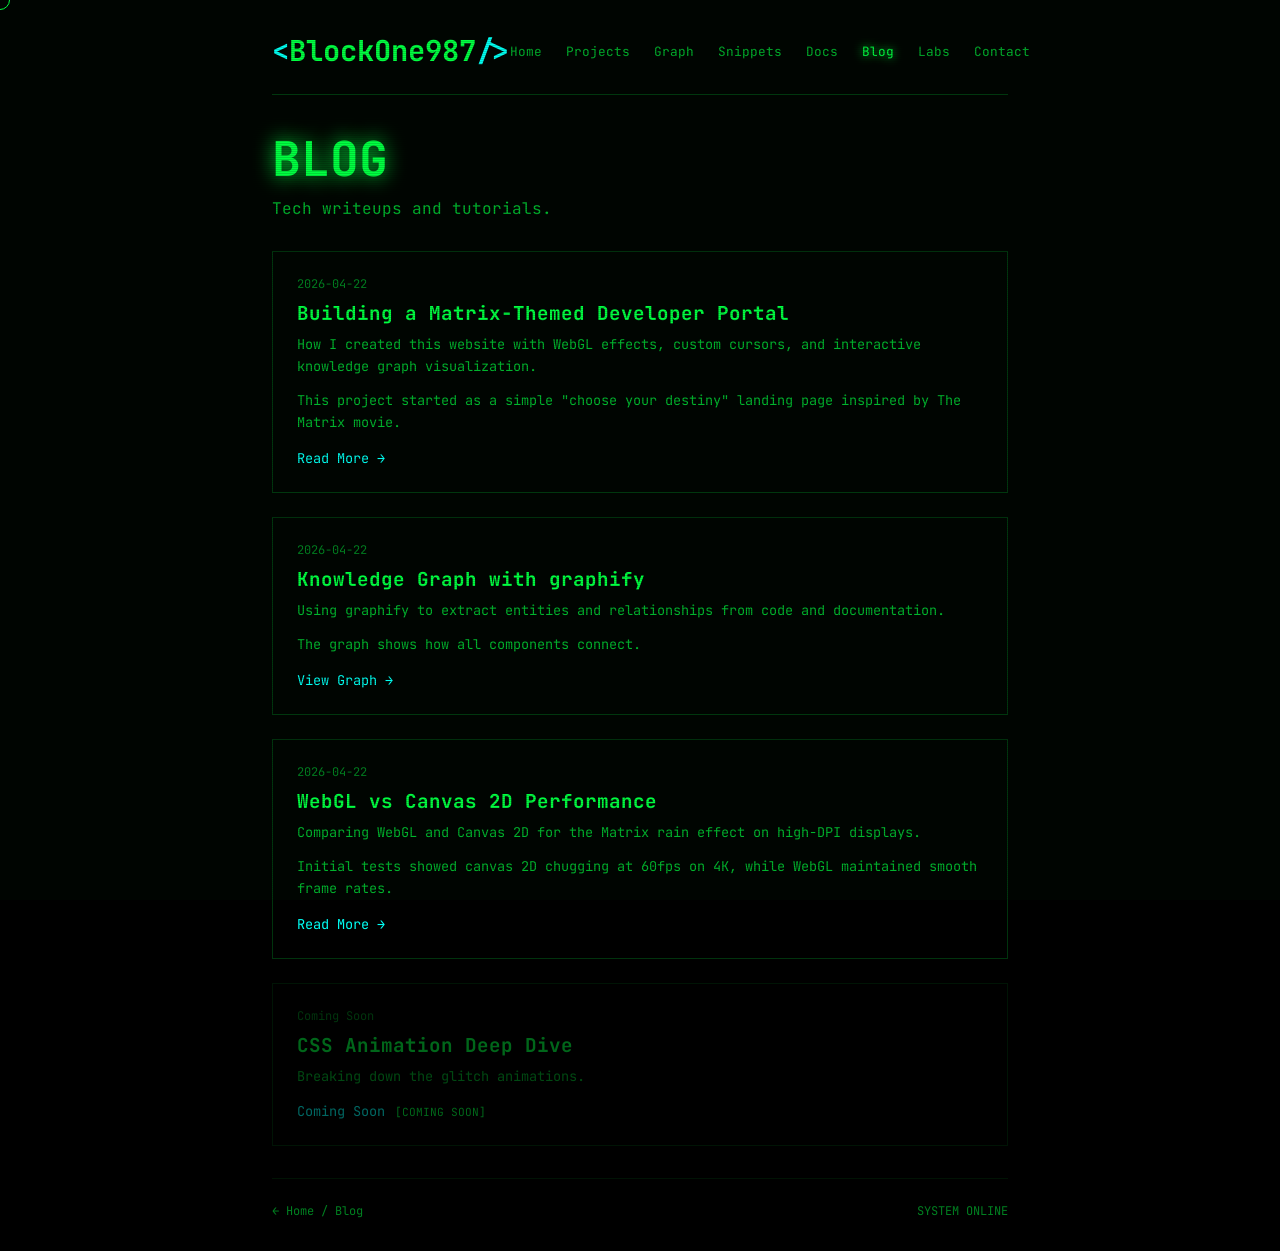
==== commit cadcae8b: "Refactor blog.html layout and styling for improved readability and aesthetics." ====
--- a/blog.html
+++ b/blog.html
@@ -12,24 +12,18 @@
         :root { --matrix-green: #00ff41; --accent-cyan: #00fff5; --accent-pink: #ff00ff; }
         body { background: #000; font-family: 'JetBrains Mono', monospace; color: var(--matrix-green); overflow-x: hidden; }
         
-        .crt-overlay {
-            position: fixed; top: 0; left: 0; width: 100%; height: 100%;
-            background: repeating-linear-gradient(0deg, rgba(0,0,0,0.15) 0px, rgba(0,0,0,0.15) 1px, transparent 1px, transparent 2px);
-            pointer-events: none; z-index: 100;
-        }
-        .screen-flicker {
-            position: fixed; top: 0; left: 0; width: 100%; height: 100%;
-            background: rgba(0,255,65,0.02); pointer-events: none; z-index: 101;
-            animation: flicker 0.15s infinite;
-        }
+        .crt-overlay { position: fixed; top: 0; left: 0; width: 100%; height: 100%; background: repeating-linear-gradient(0deg, rgba(0,0,0,0.15) 0px, rgba(0,0,0,0.15) 1px, transparent 1px, transparent 2px); pointer-events: none; z-index: 100; }
+        .screen-flicker { position: fixed; top: 0; left: 0; width: 100%; height: 100%; background: rgba(0,255,65,0.02); pointer-events: none; z-index: 101; animation: flicker 0.15s infinite; }
         @keyframes flicker { 0% { opacity: 0.97; } 50% { opacity: 1; } 100% { opacity: 0.98; } }
         
         .container { position: relative; z-index: 10; min-height: 100vh; padding: 2rem; max-width: 800px; margin: 0 auto; }
         header { display: flex; justify-content: space-between; align-items: center; padding-bottom: 1.5rem; border-bottom: 1px solid rgba(0,255,65,0.2); }
         .logo { font-size: 1.8rem; font-weight: 700; }
         .logo a { color: var(--matrix-green); text-decoration: none; }
-        .logo::after { content: '_'; animation: blink 1s infinite; }
+        .logo::before { content: '<'; color: var(--accent-cyan); }
+        .logo::after { content: '/>'; color: var(--accent-cyan); animation: blink 1s infinite; }
         @keyframes blink { 0%,50% { opacity: 1; } 51%,100% { opacity: 0; } }
+        
         nav { display: flex; gap: 1.5rem; }
         nav a { color: var(--matrix-green); text-decoration: none; font-size: 0.8rem; opacity: 0.7; }
         nav a:hover, nav a.active { opacity: 1; text-shadow: 0 0 10px var(--matrix-green); }
@@ -53,7 +47,6 @@
         footer a { color: var(--matrix-green); text-decoration: none; }
         
         .custom-cursor { position: fixed; width: 20px; height: 20px; border: 1px solid var(--matrix-green); border-radius: 50%; pointer-events: none; z-index: 9999; transform: translate(-50%,-50%); mix-blend-mode: difference; }
-        .custom-cursor.hover { width: 50px; height: 50px; }
         
         @media (max-width: 768px) { header { flex-direction: column; gap: 1rem; } nav { flex-wrap: wrap; } }
     </style>
